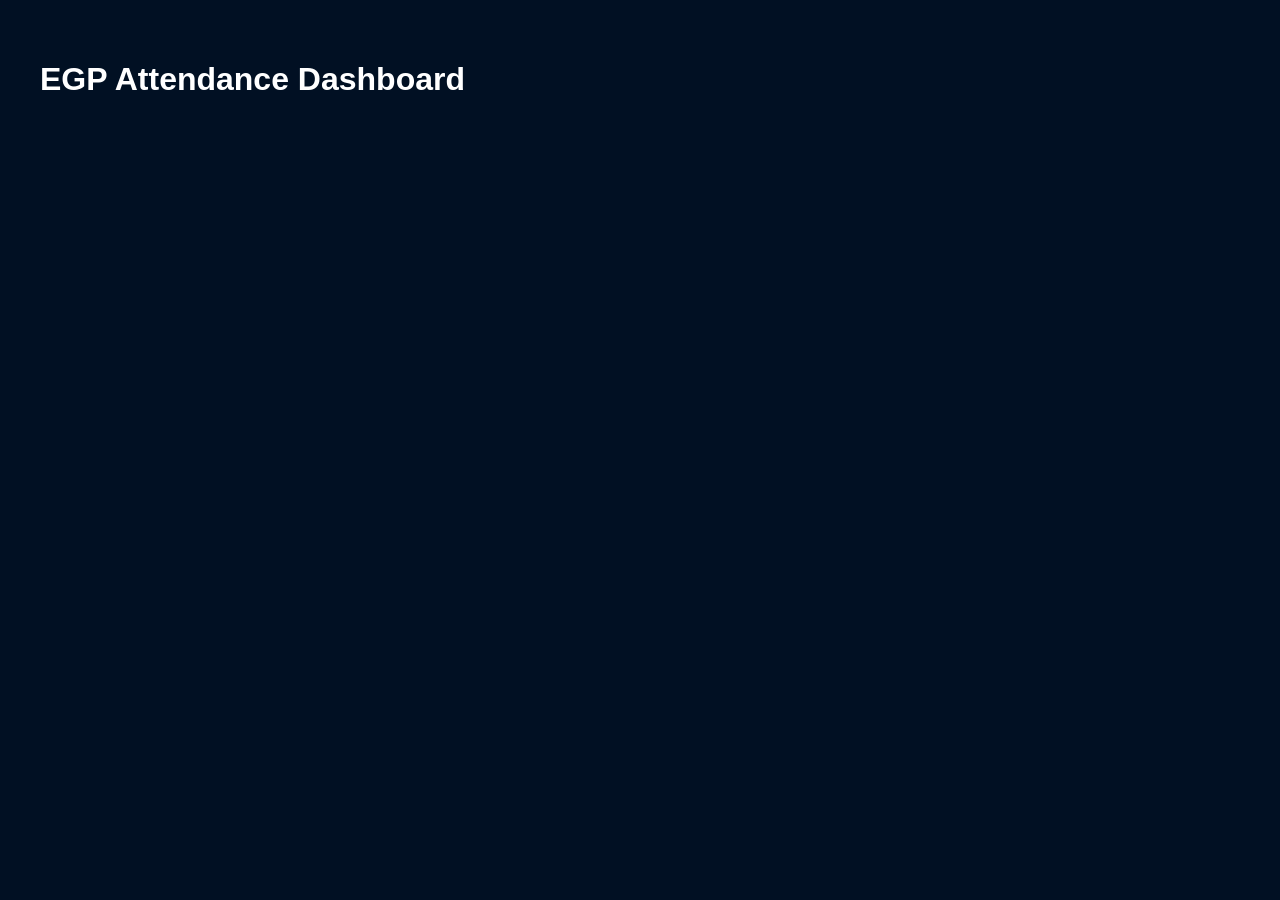
==== index.html @ 83d00c9d "Add files via upload" ====
<!DOCTYPE html>
<html><head><title>EGP Attendance Dashboard</title><link rel='stylesheet' href='style.css'></head><body>
<h1>EGP Attendance Dashboard</h1>
<script src='config.js'></script><script src='api.js'></script><script src='attendance.js'></script></body></html>
---- style.css ----
/* EGP Admin Dashboard Styles */
body{font-family:Arial,sans-serif;background:#011023;color:white;margin:0;padding:40px;}
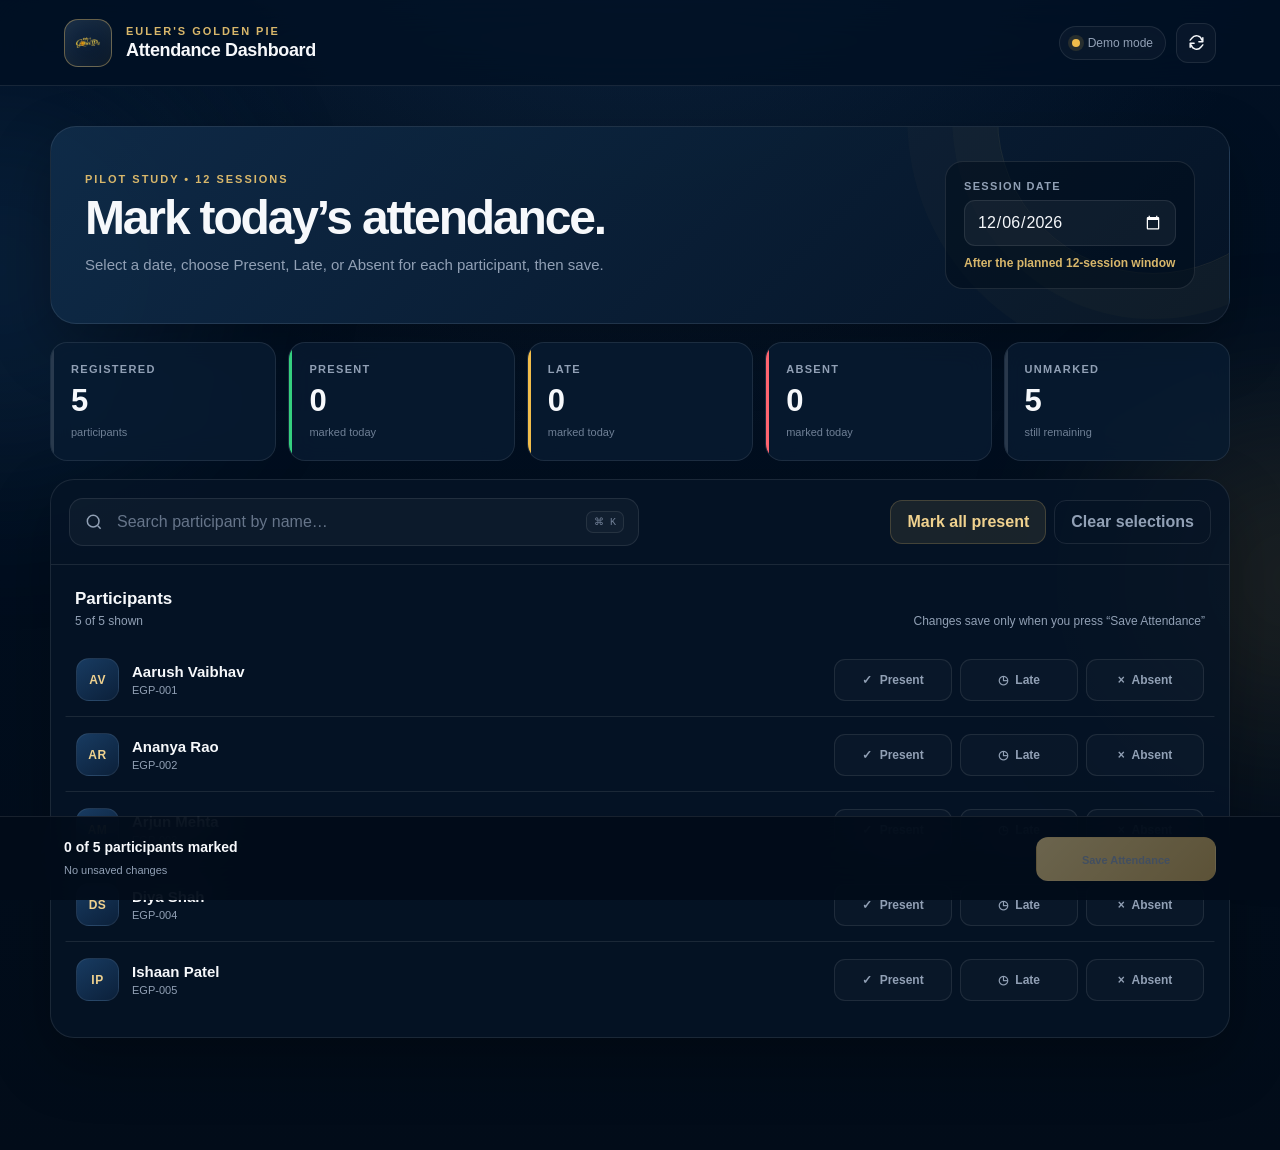
==== commit 53b9424a: "Add files via upload" ====
--- a/index.html
+++ b/index.html
@@ -1,4 +1,168 @@
 <!DOCTYPE html>
-<html><head><title>EGP Attendance Dashboard</title><link rel='stylesheet' href='style.css'></head><body>
-<h1>EGP Attendance Dashboard</h1>
-<script src='config.js'></script><script src='api.js'></script><script src='attendance.js'></script></body></html>+<html lang="en">
+<head>
+  <meta charset="UTF-8" />
+  <meta name="viewport" content="width=device-width, initial-scale=1.0" />
+  <meta name="theme-color" content="#011023" />
+  <title>EGP Attendance Dashboard</title>
+  <link rel="icon" href="assets/favicon.png" />
+  <link rel="stylesheet" href="style.css" />
+</head>
+<body>
+  <div class="ambient ambient-one"></div>
+  <div class="ambient ambient-two"></div>
+
+  <div id="toast" class="toast" role="status" aria-live="polite"></div>
+
+  <header class="topbar">
+    <a class="brand" href="#" aria-label="EGP Attendance">
+      <div class="brand-mark">
+        <img src="assets/logo.png" alt="" onerror="this.style.display='none';this.nextElementSibling.style.display='grid';" />
+        <span class="fallback-logo">EGP</span>
+      </div>
+      <div>
+        <p class="eyebrow">Euler's Golden Pie</p>
+        <h1>Attendance Dashboard</h1>
+      </div>
+    </a>
+
+    <div class="top-actions">
+      <div id="connectionBadge" class="connection-badge">
+        <span class="status-dot"></span>
+        <span id="connectionText">Connecting…</span>
+      </div>
+      <button id="refreshBtn" class="icon-button" type="button" title="Refresh data" aria-label="Refresh data">
+        <svg viewBox="0 0 24 24" aria-hidden="true">
+          <path d="M20 6v5h-5M4 18v-5h5M18.7 9A7 7 0 0 0 6.3 6.3L4 9m16 6-2.3 2.7A7 7 0 0 1 5.3 15"/>
+        </svg>
+      </button>
+    </div>
+  </header>
+
+  <main class="shell">
+    <section class="hero-panel">
+      <div>
+        <p class="eyebrow">Pilot Study • 12 Sessions</p>
+        <h2>Mark today’s attendance.</h2>
+        <p class="hero-copy">Select a date, choose Present, Late, or Absent for each participant, then save.</p>
+      </div>
+
+      <div class="date-card">
+        <label for="sessionDate">Session date</label>
+        <input id="sessionDate" type="date" min="2026-08-06" />
+        <span id="sessionLabel">Session day</span>
+      </div>
+    </section>
+
+    <section class="stats-grid" aria-label="Attendance summary">
+      <article class="stat-card">
+        <span class="stat-label">Registered</span>
+        <strong id="registeredCount">0</strong>
+        <span class="stat-sub">participants</span>
+      </article>
+      <article class="stat-card stat-present">
+        <span class="stat-label">Present</span>
+        <strong id="presentCount">0</strong>
+        <span class="stat-sub">marked today</span>
+      </article>
+      <article class="stat-card stat-late">
+        <span class="stat-label">Late</span>
+        <strong id="lateCount">0</strong>
+        <span class="stat-sub">marked today</span>
+      </article>
+      <article class="stat-card stat-absent">
+        <span class="stat-label">Absent</span>
+        <strong id="absentCount">0</strong>
+        <span class="stat-sub">marked today</span>
+      </article>
+      <article class="stat-card">
+        <span class="stat-label">Unmarked</span>
+        <strong id="unmarkedCount">0</strong>
+        <span class="stat-sub">still remaining</span>
+      </article>
+    </section>
+
+    <section class="workspace">
+      <div class="toolbar">
+        <div class="search-wrap">
+          <svg viewBox="0 0 24 24" aria-hidden="true"><circle cx="11" cy="11" r="7"/><path d="m20 20-3.5-3.5"/></svg>
+          <input id="searchInput" type="search" placeholder="Search participant by name…" autocomplete="off" />
+          <kbd>⌘ K</kbd>
+        </div>
+
+        <div class="toolbar-actions">
+          <button id="markAllPresentBtn" class="secondary-button" type="button">Mark all present</button>
+          <button id="clearAllBtn" class="ghost-button" type="button">Clear selections</button>
+        </div>
+      </div>
+
+      <div class="list-heading">
+        <div>
+          <h3>Participants</h3>
+          <p id="listMeta">Loading registrations…</p>
+        </div>
+        <span class="autosave-note">Changes save only when you press “Save Attendance”</span>
+      </div>
+
+      <div id="loadingState" class="state-card">
+        <div class="spinner"></div>
+        <h3>Loading participants</h3>
+        <p>Reading the registration sheet…</p>
+      </div>
+
+      <div id="errorState" class="state-card hidden">
+        <div class="state-icon">!</div>
+        <h3>Couldn’t load the dashboard</h3>
+        <p id="errorMessage">Check your Apps Script URL and deployment.</p>
+        <button id="retryBtn" class="primary-button compact" type="button">Try again</button>
+      </div>
+
+      <div id="emptyState" class="state-card hidden">
+        <div class="state-icon">0</div>
+        <h3>No matching participants</h3>
+        <p>Try another name or clear the search.</p>
+      </div>
+
+      <div id="participantList" class="participant-list hidden"></div>
+    </section>
+  </main>
+
+  <footer class="save-bar">
+    <div>
+      <strong id="saveSummary">0 of 0 participants marked</strong>
+      <span id="unsavedLabel">No unsaved changes</span>
+    </div>
+    <button id="saveBtn" class="primary-button" type="button" disabled>
+      <span id="saveBtnText">Save Attendance</span>
+      <span id="saveSpinner" class="button-spinner hidden"></span>
+    </button>
+  </footer>
+
+  <template id="participantTemplate">
+    <article class="participant-card">
+      <div class="participant-identity">
+        <div class="avatar"></div>
+        <div>
+          <h4 class="participant-name"></h4>
+          <p class="participant-id"></p>
+        </div>
+      </div>
+      <div class="status-group" role="group" aria-label="Attendance status">
+        <button type="button" class="status-button present" data-status="Present">
+          <span class="status-icon">✓</span> Present
+        </button>
+        <button type="button" class="status-button late" data-status="Late">
+          <span class="status-icon">◷</span> Late
+        </button>
+        <button type="button" class="status-button absent" data-status="Absent">
+          <span class="status-icon">×</span> Absent
+        </button>
+      </div>
+    </article>
+  </template>
+
+  <script src="config.js"></script>
+  <script src="api.js"></script>
+  <script src="attendance.js"></script>
+</body>
+</html>
--- a/style.css
+++ b/style.css
@@ -1,2 +1,214 @@
-/* EGP Admin Dashboard Styles */
-body{font-family:Arial,sans-serif;background:#011023;color:white;margin:0;padding:40px;}+:root{
+  --bg:#011023;
+  --panel:rgba(9,28,51,.76);
+  --panel-strong:#0a1d34;
+  --line:rgba(255,255,255,.09);
+  --text:#f6f8fb;
+  --muted:#91a0b5;
+  --gold:#d8b76b;
+  --gold-bright:#f0d28f;
+  --present:#35d07f;
+  --late:#f1bd4b;
+  --absent:#ff646f;
+  --shadow:0 24px 60px rgba(0,0,0,.28);
+}
+*{box-sizing:border-box}
+html{scroll-behavior:smooth}
+body{
+  margin:0;
+  min-height:100vh;
+  background:
+    radial-gradient(circle at 50% -20%,rgba(53,99,146,.27),transparent 44%),
+    linear-gradient(180deg,#011023 0%,#020c19 100%);
+  color:var(--text);
+  font-family:Inter,ui-sans-serif,-apple-system,BlinkMacSystemFont,"Segoe UI",sans-serif;
+  padding-bottom:112px;
+}
+button,input{font:inherit}
+button{cursor:pointer}
+.ambient{position:fixed;border-radius:999px;filter:blur(100px);pointer-events:none;opacity:.18;z-index:-1}
+.ambient-one{width:380px;height:380px;background:#2f6daa;top:80px;left:-190px}
+.ambient-two{width:320px;height:320px;background:#b18b3d;right:-170px;top:420px}
+.topbar{
+  height:86px;padding:0 clamp(20px,5vw,72px);
+  display:flex;align-items:center;justify-content:space-between;
+  border-bottom:1px solid var(--line);
+  background:rgba(1,16,35,.78);backdrop-filter:blur(18px);
+  position:sticky;top:0;z-index:20;
+}
+.brand{display:flex;align-items:center;gap:14px;text-decoration:none;color:inherit}
+.brand-mark{
+  width:48px;height:48px;border-radius:14px;display:grid;place-items:center;
+  border:1px solid rgba(216,183,107,.45);background:linear-gradient(145deg,#152b46,#071629);
+  box-shadow:inset 0 0 20px rgba(216,183,107,.05);
+}
+.brand-mark img{width:36px;height:36px;object-fit:contain}
+.fallback-logo{display:none;font-weight:850;color:var(--gold-bright);font-size:13px;letter-spacing:.08em}
+.eyebrow{margin:0;color:var(--gold);font-size:11px;font-weight:800;letter-spacing:.18em;text-transform:uppercase}
+.brand h1{margin:3px 0 0;font-size:18px;letter-spacing:-.02em}
+.top-actions{display:flex;align-items:center;gap:10px}
+.connection-badge{
+  display:flex;align-items:center;gap:8px;padding:9px 12px;border:1px solid var(--line);
+  background:rgba(255,255,255,.03);border-radius:999px;font-size:12px;color:var(--muted)
+}
+.status-dot{width:8px;height:8px;border-radius:50%;background:#8492a6;box-shadow:0 0 0 4px rgba(132,146,166,.12)}
+.connection-badge.online .status-dot{background:var(--present);box-shadow:0 0 0 4px rgba(53,208,127,.13)}
+.connection-badge.demo .status-dot{background:var(--late);box-shadow:0 0 0 4px rgba(241,189,75,.13)}
+.connection-badge.offline .status-dot{background:var(--absent);box-shadow:0 0 0 4px rgba(255,100,111,.13)}
+.icon-button{
+  width:40px;height:40px;border-radius:12px;border:1px solid var(--line);
+  color:var(--text);background:rgba(255,255,255,.03);display:grid;place-items:center
+}
+.icon-button:hover{background:rgba(255,255,255,.07)}
+.icon-button svg{width:19px;fill:none;stroke:currentColor;stroke-width:1.8;stroke-linecap:round;stroke-linejoin:round}
+.icon-button.spinning svg{animation:rotate .8s linear infinite}
+.shell{width:min(1180px,calc(100% - 36px));margin:40px auto 0}
+.hero-panel{
+  border:1px solid var(--line);border-radius:26px;padding:34px;
+  background:linear-gradient(135deg,rgba(15,43,72,.96),rgba(5,20,38,.96));
+  box-shadow:var(--shadow);display:flex;align-items:center;justify-content:space-between;gap:30px;
+  position:relative;overflow:hidden
+}
+.hero-panel:after{
+  content:"";position:absolute;width:310px;height:310px;border:1px solid rgba(216,183,107,.1);
+  border-radius:50%;right:-80px;top:-165px;box-shadow:0 0 0 45px rgba(216,183,107,.025),0 0 0 90px rgba(216,183,107,.018)
+}
+.hero-panel h2{font-size:clamp(29px,4vw,48px);letter-spacing:-.045em;margin:9px 0 10px;line-height:1.02}
+.hero-copy{margin:0;color:var(--muted);font-size:15px;max-width:630px;line-height:1.65}
+.date-card{
+  position:relative;z-index:1;min-width:250px;padding:18px;border-radius:18px;
+  background:rgba(1,13,28,.55);border:1px solid rgba(255,255,255,.1)
+}
+.date-card label{display:block;font-size:11px;color:var(--muted);font-weight:750;text-transform:uppercase;letter-spacing:.12em;margin-bottom:8px}
+.date-card input{
+  width:100%;color:var(--text);background:rgba(255,255,255,.05);border:1px solid var(--line);
+  border-radius:11px;padding:12px;color-scheme:dark;outline:none
+}
+.date-card input:focus{border-color:rgba(216,183,107,.7);box-shadow:0 0 0 3px rgba(216,183,107,.1)}
+.date-card span{display:block;color:var(--gold);font-size:12px;font-weight:700;margin-top:10px}
+.stats-grid{display:grid;grid-template-columns:repeat(5,1fr);gap:12px;margin:18px 0}
+.stat-card{
+  padding:20px;border-radius:17px;background:var(--panel);border:1px solid var(--line);
+  backdrop-filter:blur(12px);position:relative;overflow:hidden
+}
+.stat-card:before{content:"";position:absolute;inset:0 auto 0 0;width:3px;background:rgba(255,255,255,.14)}
+.stat-present:before{background:var(--present)} .stat-late:before{background:var(--late)} .stat-absent:before{background:var(--absent)}
+.stat-label{display:block;color:var(--muted);font-size:11px;text-transform:uppercase;letter-spacing:.12em;font-weight:800}
+.stat-card strong{display:block;font-size:31px;margin:8px 0 3px;letter-spacing:-.04em}
+.stat-sub{font-size:11px;color:#6f8096}
+.workspace{
+  border:1px solid var(--line);border-radius:24px;background:rgba(5,20,38,.82);
+  box-shadow:var(--shadow);overflow:hidden
+}
+.toolbar{padding:18px;display:flex;justify-content:space-between;gap:14px;border-bottom:1px solid var(--line)}
+.search-wrap{
+  flex:1;max-width:570px;height:48px;border:1px solid var(--line);border-radius:14px;
+  background:rgba(255,255,255,.035);display:flex;align-items:center;padding:0 14px;gap:11px
+}
+.search-wrap:focus-within{border-color:rgba(216,183,107,.62);box-shadow:0 0 0 3px rgba(216,183,107,.08)}
+.search-wrap svg{width:20px;fill:none;stroke:var(--muted);stroke-width:1.8}
+.search-wrap input{flex:1;color:var(--text);background:none;border:0;outline:0;min-width:0}
+.search-wrap input::placeholder{color:#66758a}
+.search-wrap kbd{border:1px solid var(--line);border-radius:7px;padding:4px 7px;color:#718097;background:rgba(255,255,255,.025);font-size:10px}
+.toolbar-actions{display:flex;align-items:center;gap:8px}
+.secondary-button,.ghost-button,.primary-button{
+  border-radius:12px;padding:12px 16px;font-weight:750;border:1px solid transparent;transition:.18s ease
+}
+.secondary-button{background:rgba(216,183,107,.1);color:var(--gold-bright);border-color:rgba(216,183,107,.22)}
+.secondary-button:hover{background:rgba(216,183,107,.16)}
+.ghost-button{background:transparent;color:var(--muted);border-color:var(--line)}
+.ghost-button:hover{background:rgba(255,255,255,.04);color:var(--text)}
+.primary-button{
+  min-width:180px;background:linear-gradient(135deg,#ecd08d,#cba85c);color:#07111e;
+  box-shadow:0 10px 30px rgba(203,168,92,.2)
+}
+.primary-button:hover:not(:disabled){transform:translateY(-1px);filter:brightness(1.05)}
+.primary-button:disabled{opacity:.45;cursor:not-allowed;box-shadow:none}
+.primary-button.compact{min-width:120px;padding:10px 14px}
+.list-heading{display:flex;align-items:flex-end;justify-content:space-between;padding:24px 24px 14px}
+.list-heading h3{margin:0 0 5px;font-size:17px}
+.list-heading p,.autosave-note{margin:0;color:var(--muted);font-size:12px}
+.participant-list{padding:0 14px 20px}
+.participant-card{
+  display:flex;align-items:center;justify-content:space-between;gap:18px;
+  border:1px solid transparent;border-bottom-color:var(--line);padding:15px 10px;
+  transition:.18s ease
+}
+.participant-card:last-child{border-bottom-color:transparent}
+.participant-card:hover{background:rgba(255,255,255,.025);border-radius:14px;border-color:rgba(255,255,255,.055)}
+.participant-identity{display:flex;align-items:center;gap:13px;min-width:230px}
+.avatar{
+  width:43px;height:43px;border-radius:13px;background:linear-gradient(145deg,#183b61,#0b203a);
+  border:1px solid rgba(255,255,255,.08);display:grid;place-items:center;color:var(--gold-bright);
+  font-size:12px;font-weight:850;letter-spacing:.04em
+}
+.participant-name{font-size:15px;margin:0 0 4px}
+.participant-id{font-size:11px;color:var(--muted);margin:0}
+.status-group{display:grid;grid-template-columns:repeat(3,118px);gap:8px}
+.status-button{
+  height:42px;border-radius:11px;background:rgba(255,255,255,.025);color:var(--muted);
+  border:1px solid var(--line);font-size:12px;font-weight:750;transition:.16s ease
+}
+.status-button:hover{color:var(--text);background:rgba(255,255,255,.05)}
+.status-icon{margin-right:4px}
+.status-button.present.active{color:#d9ffea;background:rgba(53,208,127,.15);border-color:rgba(53,208,127,.5);box-shadow:inset 0 0 0 1px rgba(53,208,127,.08)}
+.status-button.late.active{color:#fff2cd;background:rgba(241,189,75,.15);border-color:rgba(241,189,75,.5)}
+.status-button.absent.active{color:#ffe0e3;background:rgba(255,100,111,.14);border-color:rgba(255,100,111,.5)}
+.state-card{text-align:center;padding:65px 24px;color:var(--muted)}
+.state-card h3{color:var(--text);margin:14px 0 7px}
+.state-card p{margin:0 0 18px}
+.spinner,.button-spinner{border-radius:50%;border:2px solid rgba(255,255,255,.13);border-top-color:var(--gold);animation:rotate .75s linear infinite}
+.spinner{width:32px;height:32px;margin:0 auto}
+.button-spinner{display:inline-block;width:16px;height:16px;margin-left:8px;vertical-align:-3px}
+.state-icon{
+  width:38px;height:38px;border-radius:12px;display:grid;place-items:center;margin:0 auto;
+  background:rgba(255,255,255,.05);border:1px solid var(--line);color:var(--gold);font-weight:900
+}
+.save-bar{
+  position:fixed;z-index:30;left:0;right:0;bottom:0;min-height:84px;padding:15px clamp(20px,5vw,72px);
+  display:flex;align-items:center;justify-content:space-between;gap:20px;
+  background:rgba(2,12,25,.9);border-top:1px solid var(--line);backdrop-filter:blur(20px)
+}
+.save-bar strong{display:block;font-size:14px;margin-bottom:5px}
+.save-bar span{font-size:11px;color:var(--muted)}
+.toast{
+  position:fixed;z-index:100;left:50%;top:102px;transform:translate(-50%,-18px);
+  padding:12px 16px;border-radius:12px;background:#0d263f;border:1px solid var(--line);
+  box-shadow:var(--shadow);font-size:13px;opacity:0;pointer-events:none;transition:.22s ease
+}
+.toast.show{opacity:1;transform:translate(-50%,0)}
+.toast.success{border-color:rgba(53,208,127,.38)}
+.toast.error{border-color:rgba(255,100,111,.42)}
+.hidden{display:none!important}
+@keyframes rotate{to{transform:rotate(360deg)}}
+
+@media(max-width:900px){
+  .stats-grid{grid-template-columns:repeat(3,1fr)}
+  .participant-card{align-items:flex-start;flex-direction:column}
+  .status-group{width:100%;grid-template-columns:repeat(3,1fr)}
+  .toolbar{flex-direction:column}
+  .search-wrap{max-width:none}
+  .toolbar-actions{justify-content:flex-end}
+}
+@media(max-width:680px){
+  body{padding-bottom:126px}
+  .topbar{height:74px;padding:0 15px}
+  .brand h1{font-size:15px}
+  .brand-mark{width:41px;height:41px}
+  .connection-badge{padding:8px}.connection-badge span:last-child{display:none}
+  .shell{width:min(100% - 20px,1180px);margin-top:18px}
+  .hero-panel{padding:24px;flex-direction:column;align-items:stretch}
+  .date-card{min-width:0}
+  .stats-grid{grid-template-columns:repeat(2,1fr)}
+  .stat-card:last-child{grid-column:span 2}
+  .toolbar-actions{display:grid;grid-template-columns:1fr 1fr}
+  .list-heading{align-items:flex-start;gap:8px;flex-direction:column}
+  .autosave-note{display:none}
+  .participant-list{padding:0 8px 14px}
+  .participant-card{padding:15px 8px}
+  .status-group{gap:6px}
+  .status-button{font-size:11px;padding:0 4px}
+  .save-bar{padding:12px 14px;min-height:96px}
+  .save-bar>div{max-width:48%}
+  .primary-button{min-width:160px}
+}
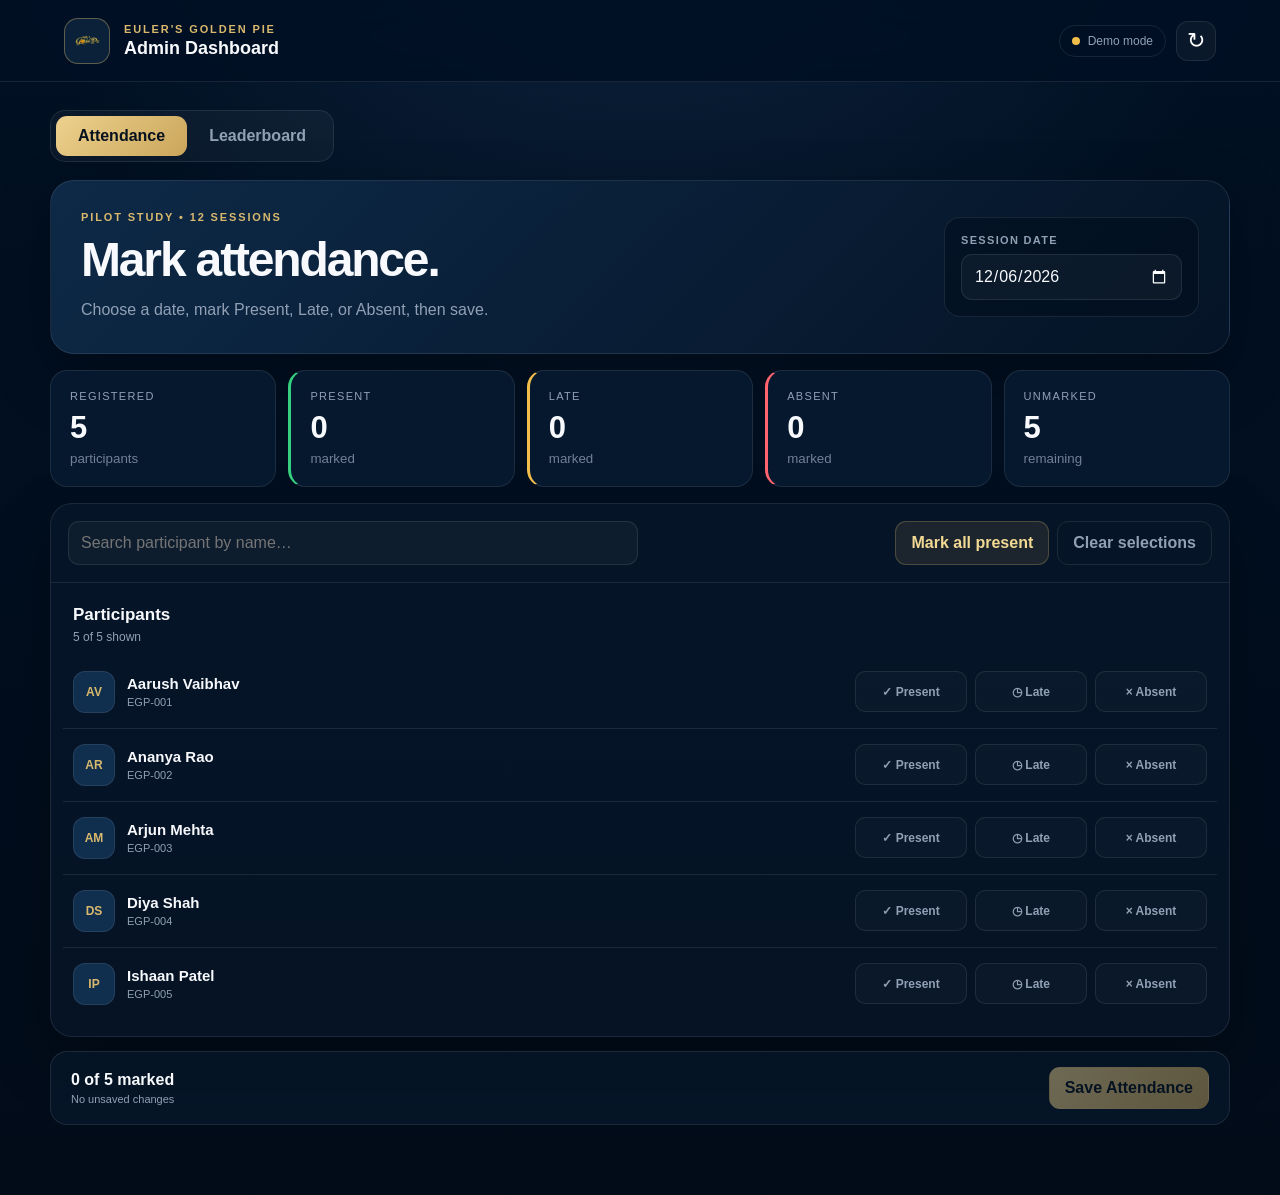
==== commit 7e374f7e: "Add files via upload" ====
--- a/index.html
+++ b/index.html
@@ -4,139 +4,158 @@
   <meta charset="UTF-8" />
   <meta name="viewport" content="width=device-width, initial-scale=1.0" />
   <meta name="theme-color" content="#011023" />
-  <title>EGP Attendance Dashboard</title>
+  <title>EGP Admin Dashboard</title>
   <link rel="icon" href="assets/favicon.png" />
   <link rel="stylesheet" href="style.css" />
 </head>
 <body>
-  <div class="ambient ambient-one"></div>
-  <div class="ambient ambient-two"></div>
-
   <div id="toast" class="toast" role="status" aria-live="polite"></div>
 
   <header class="topbar">
-    <a class="brand" href="#" aria-label="EGP Attendance">
+    <div class="brand">
       <div class="brand-mark">
-        <img src="assets/logo.png" alt="" onerror="this.style.display='none';this.nextElementSibling.style.display='grid';" />
+        <img src="assets/logo.png" alt="" onerror="this.style.display='none';this.nextElementSibling.style.display='grid';">
         <span class="fallback-logo">EGP</span>
       </div>
       <div>
         <p class="eyebrow">Euler's Golden Pie</p>
-        <h1>Attendance Dashboard</h1>
+        <h1>Admin Dashboard</h1>
       </div>
-    </a>
+    </div>
 
     <div class="top-actions">
       <div id="connectionBadge" class="connection-badge">
         <span class="status-dot"></span>
         <span id="connectionText">Connecting…</span>
       </div>
-      <button id="refreshBtn" class="icon-button" type="button" title="Refresh data" aria-label="Refresh data">
-        <svg viewBox="0 0 24 24" aria-hidden="true">
-          <path d="M20 6v5h-5M4 18v-5h5M18.7 9A7 7 0 0 0 6.3 6.3L4 9m16 6-2.3 2.7A7 7 0 0 1 5.3 15"/>
-        </svg>
+      <button id="refreshBtn" class="icon-button" type="button" title="Refresh">
+        ↻
       </button>
     </div>
   </header>
 
   <main class="shell">
-    <section class="hero-panel">
-      <div>
-        <p class="eyebrow">Pilot Study • 12 Sessions</p>
-        <h2>Mark today’s attendance.</h2>
-        <p class="hero-copy">Select a date, choose Present, Late, or Absent for each participant, then save.</p>
-      </div>
+    <nav class="main-tabs" aria-label="Dashboard sections">
+      <button class="main-tab active" data-tab="attendance">Attendance</button>
+      <button class="main-tab" data-tab="leaderboard">Leaderboard</button>
+    </nav>
 
-      <div class="date-card">
-        <label for="sessionDate">Session date</label>
-        <input id="sessionDate" type="date" min="2026-08-06" />
-        <span id="sessionLabel">Session day</span>
+    <section id="attendanceTab" class="tab-panel active">
+      <section class="hero-panel">
+        <div>
+          <p class="eyebrow">Pilot Study • 12 Sessions</p>
+          <h2>Mark attendance.</h2>
+          <p class="hero-copy">Choose a date, mark Present, Late, or Absent, then save.</p>
+        </div>
+        <div class="date-card">
+          <label for="attendanceDate">Session date</label>
+          <input id="attendanceDate" type="date" min="2026-08-06">
+        </div>
+      </section>
+
+      <section class="stats-grid">
+        <article class="stat-card"><span>Registered</span><strong id="registeredCount">0</strong><small>participants</small></article>
+        <article class="stat-card present-accent"><span>Present</span><strong id="presentCount">0</strong><small>marked</small></article>
+        <article class="stat-card late-accent"><span>Late</span><strong id="lateCount">0</strong><small>marked</small></article>
+        <article class="stat-card absent-accent"><span>Absent</span><strong id="absentCount">0</strong><small>marked</small></article>
+        <article class="stat-card"><span>Unmarked</span><strong id="unmarkedCount">0</strong><small>remaining</small></article>
+      </section>
+
+      <section class="workspace">
+        <div class="toolbar">
+          <input id="attendanceSearch" class="search-input" type="search" placeholder="Search participant by name…">
+          <div class="toolbar-actions">
+            <button id="markAllPresentBtn" class="secondary-button">Mark all present</button>
+            <button id="clearAttendanceBtn" class="ghost-button">Clear selections</button>
+          </div>
+        </div>
+
+        <div class="section-heading">
+          <div>
+            <h3>Participants</h3>
+            <p id="attendanceMeta">Loading…</p>
+          </div>
+        </div>
+
+        <div id="attendanceState" class="state-card">Loading participants…</div>
+        <div id="attendanceList" class="participant-list hidden"></div>
+      </section>
+
+      <div class="action-bar">
+        <div>
+          <strong id="attendanceSaveSummary">0 of 0 marked</strong>
+          <span id="attendanceUnsaved">No unsaved changes</span>
+        </div>
+        <button id="saveAttendanceBtn" class="primary-button" disabled>Save Attendance</button>
       </div>
     </section>
 
-    <section class="stats-grid" aria-label="Attendance summary">
-      <article class="stat-card">
-        <span class="stat-label">Registered</span>
-        <strong id="registeredCount">0</strong>
-        <span class="stat-sub">participants</span>
-      </article>
-      <article class="stat-card stat-present">
-        <span class="stat-label">Present</span>
-        <strong id="presentCount">0</strong>
-        <span class="stat-sub">marked today</span>
-      </article>
-      <article class="stat-card stat-late">
-        <span class="stat-label">Late</span>
-        <strong id="lateCount">0</strong>
-        <span class="stat-sub">marked today</span>
-      </article>
-      <article class="stat-card stat-absent">
-        <span class="stat-label">Absent</span>
-        <strong id="absentCount">0</strong>
-        <span class="stat-sub">marked today</span>
-      </article>
-      <article class="stat-card">
-        <span class="stat-label">Unmarked</span>
-        <strong id="unmarkedCount">0</strong>
-        <span class="stat-sub">still remaining</span>
-      </article>
-    </section>
+    <section id="leaderboardTab" class="tab-panel">
+      <section class="hero-panel">
+        <div>
+          <p class="eyebrow">Cumulative Competition</p>
+          <h2>Record daily scores.</h2>
+          <p class="hero-copy">Each participant's daily digits are added to their running total.</p>
+        </div>
+        <div class="public-link-box">
+          <label>Parent / Participant View</label>
+          <div>
+            <input id="publicLink" readonly>
+            <button id="copyPublicLinkBtn" class="secondary-button">Copy link</button>
+          </div>
+        </div>
+      </section>
 
-    <section class="workspace">
-      <div class="toolbar">
-        <div class="search-wrap">
-          <svg viewBox="0 0 24 24" aria-hidden="true"><circle cx="11" cy="11" r="7"/><path d="m20 20-3.5-3.5"/></svg>
-          <input id="searchInput" type="search" placeholder="Search participant by name…" autocomplete="off" />
-          <kbd>⌘ K</kbd>
+      <section class="leaderboard-layout">
+        <section class="score-entry-card">
+          <div class="section-heading compact-heading">
+            <div>
+              <h3>Add or update score</h3>
+              <p>One score per participant per date</p>
+            </div>
+          </div>
+
+          <label class="field-label" for="scoreDate">Session date</label>
+          <input id="scoreDate" class="field-input" type="date" min="2026-08-06">
+
+          <label class="field-label" for="participantSelect">Participant</label>
+          <select id="participantSelect" class="field-input">
+            <option value="">Choose a participant</option>
+          </select>
+
+          <label class="field-label" for="digitsInput">Digits correctly recalled</label>
+          <input id="digitsInput" class="field-input" type="number" min="0" step="1" placeholder="Example: 50">
+
+          <div id="existingScoreNote" class="info-note hidden"></div>
+
+          <button id="saveScoreBtn" class="primary-button full-width" disabled>Save Score</button>
+        </section>
+
+        <section class="leaderboard-card">
+          <div class="section-heading leaderboard-heading">
+            <div>
+              <h3>Overall Leaderboard</h3>
+              <p id="leaderboardMeta">Cumulative total across all sessions</p>
+            </div>
+            <button id="refreshLeaderboardBtn" class="ghost-button">Refresh</button>
+          </div>
+
+          <div id="leaderboardState" class="state-card">Loading leaderboard…</div>
+          <div id="leaderboardList" class="leaderboard-list hidden"></div>
+        </section>
+      </section>
+
+      <section class="daily-card">
+        <div class="section-heading">
+          <div>
+            <h3>Scores for selected date</h3>
+            <p id="dailyMeta">No scores yet</p>
+          </div>
         </div>
-
-        <div class="toolbar-actions">
-          <button id="markAllPresentBtn" class="secondary-button" type="button">Mark all present</button>
-          <button id="clearAllBtn" class="ghost-button" type="button">Clear selections</button>
-        </div>
-      </div>
-
-      <div class="list-heading">
-        <div>
-          <h3>Participants</h3>
-          <p id="listMeta">Loading registrations…</p>
-        </div>
-        <span class="autosave-note">Changes save only when you press “Save Attendance”</span>
-      </div>
-
-      <div id="loadingState" class="state-card">
-        <div class="spinner"></div>
-        <h3>Loading participants</h3>
-        <p>Reading the registration sheet…</p>
-      </div>
-
-      <div id="errorState" class="state-card hidden">
-        <div class="state-icon">!</div>
-        <h3>Couldn’t load the dashboard</h3>
-        <p id="errorMessage">Check your Apps Script URL and deployment.</p>
-        <button id="retryBtn" class="primary-button compact" type="button">Try again</button>
-      </div>
-
-      <div id="emptyState" class="state-card hidden">
-        <div class="state-icon">0</div>
-        <h3>No matching participants</h3>
-        <p>Try another name or clear the search.</p>
-      </div>
-
-      <div id="participantList" class="participant-list hidden"></div>
+        <div id="dailyScoresList" class="daily-score-list"></div>
+      </section>
     </section>
   </main>
-
-  <footer class="save-bar">
-    <div>
-      <strong id="saveSummary">0 of 0 participants marked</strong>
-      <span id="unsavedLabel">No unsaved changes</span>
-    </div>
-    <button id="saveBtn" class="primary-button" type="button" disabled>
-      <span id="saveBtnText">Save Attendance</span>
-      <span id="saveSpinner" class="button-spinner hidden"></span>
-    </button>
-  </footer>
 
   <template id="participantTemplate">
     <article class="participant-card">
@@ -147,22 +166,16 @@
           <p class="participant-id"></p>
         </div>
       </div>
-      <div class="status-group" role="group" aria-label="Attendance status">
-        <button type="button" class="status-button present" data-status="Present">
-          <span class="status-icon">✓</span> Present
-        </button>
-        <button type="button" class="status-button late" data-status="Late">
-          <span class="status-icon">◷</span> Late
-        </button>
-        <button type="button" class="status-button absent" data-status="Absent">
-          <span class="status-icon">×</span> Absent
-        </button>
+      <div class="status-group">
+        <button class="status-button present" data-status="Present">✓ Present</button>
+        <button class="status-button late" data-status="Late">◷ Late</button>
+        <button class="status-button absent" data-status="Absent">× Absent</button>
       </div>
     </article>
   </template>
 
   <script src="config.js"></script>
   <script src="api.js"></script>
-  <script src="attendance.js"></script>
+  <script src="app.js"></script>
 </body>
 </html>
--- a/style.css
+++ b/style.css
@@ -1,214 +1,45 @@
 :root{
-  --bg:#011023;
-  --panel:rgba(9,28,51,.76);
-  --panel-strong:#0a1d34;
-  --line:rgba(255,255,255,.09);
-  --text:#f6f8fb;
-  --muted:#91a0b5;
-  --gold:#d8b76b;
-  --gold-bright:#f0d28f;
-  --present:#35d07f;
-  --late:#f1bd4b;
-  --absent:#ff646f;
-  --shadow:0 24px 60px rgba(0,0,0,.28);
+  --bg:#011023;--panel:#081c32;--panel2:#0b233d;--line:rgba(255,255,255,.09);
+  --text:#f7f9fc;--muted:#91a0b5;--gold:#d9b96d;--green:#35d07f;
+  --yellow:#f1bd4b;--red:#ff646f;--shadow:0 24px 60px rgba(0,0,0,.28)
 }
 *{box-sizing:border-box}
-html{scroll-behavior:smooth}
-body{
-  margin:0;
-  min-height:100vh;
-  background:
-    radial-gradient(circle at 50% -20%,rgba(53,99,146,.27),transparent 44%),
-    linear-gradient(180deg,#011023 0%,#020c19 100%);
-  color:var(--text);
-  font-family:Inter,ui-sans-serif,-apple-system,BlinkMacSystemFont,"Segoe UI",sans-serif;
-  padding-bottom:112px;
-}
-button,input{font:inherit}
+body{margin:0;background:radial-gradient(circle at 50% -20%,rgba(45,91,137,.3),transparent 42%),linear-gradient(#011023,#020c19);color:var(--text);font-family:Inter,-apple-system,BlinkMacSystemFont,"Segoe UI",sans-serif;min-height:100vh}
+button,input,select{font:inherit}
 button{cursor:pointer}
-.ambient{position:fixed;border-radius:999px;filter:blur(100px);pointer-events:none;opacity:.18;z-index:-1}
-.ambient-one{width:380px;height:380px;background:#2f6daa;top:80px;left:-190px}
-.ambient-two{width:320px;height:320px;background:#b18b3d;right:-170px;top:420px}
-.topbar{
-  height:86px;padding:0 clamp(20px,5vw,72px);
-  display:flex;align-items:center;justify-content:space-between;
-  border-bottom:1px solid var(--line);
-  background:rgba(1,16,35,.78);backdrop-filter:blur(18px);
-  position:sticky;top:0;z-index:20;
-}
-.brand{display:flex;align-items:center;gap:14px;text-decoration:none;color:inherit}
-.brand-mark{
-  width:48px;height:48px;border-radius:14px;display:grid;place-items:center;
-  border:1px solid rgba(216,183,107,.45);background:linear-gradient(145deg,#152b46,#071629);
-  box-shadow:inset 0 0 20px rgba(216,183,107,.05);
-}
-.brand-mark img{width:36px;height:36px;object-fit:contain}
-.fallback-logo{display:none;font-weight:850;color:var(--gold-bright);font-size:13px;letter-spacing:.08em}
-.eyebrow{margin:0;color:var(--gold);font-size:11px;font-weight:800;letter-spacing:.18em;text-transform:uppercase}
-.brand h1{margin:3px 0 0;font-size:18px;letter-spacing:-.02em}
-.top-actions{display:flex;align-items:center;gap:10px}
-.connection-badge{
-  display:flex;align-items:center;gap:8px;padding:9px 12px;border:1px solid var(--line);
-  background:rgba(255,255,255,.03);border-radius:999px;font-size:12px;color:var(--muted)
-}
-.status-dot{width:8px;height:8px;border-radius:50%;background:#8492a6;box-shadow:0 0 0 4px rgba(132,146,166,.12)}
-.connection-badge.online .status-dot{background:var(--present);box-shadow:0 0 0 4px rgba(53,208,127,.13)}
-.connection-badge.demo .status-dot{background:var(--late);box-shadow:0 0 0 4px rgba(241,189,75,.13)}
-.connection-badge.offline .status-dot{background:var(--absent);box-shadow:0 0 0 4px rgba(255,100,111,.13)}
-.icon-button{
-  width:40px;height:40px;border-radius:12px;border:1px solid var(--line);
-  color:var(--text);background:rgba(255,255,255,.03);display:grid;place-items:center
-}
-.icon-button:hover{background:rgba(255,255,255,.07)}
-.icon-button svg{width:19px;fill:none;stroke:currentColor;stroke-width:1.8;stroke-linecap:round;stroke-linejoin:round}
-.icon-button.spinning svg{animation:rotate .8s linear infinite}
-.shell{width:min(1180px,calc(100% - 36px));margin:40px auto 0}
-.hero-panel{
-  border:1px solid var(--line);border-radius:26px;padding:34px;
-  background:linear-gradient(135deg,rgba(15,43,72,.96),rgba(5,20,38,.96));
-  box-shadow:var(--shadow);display:flex;align-items:center;justify-content:space-between;gap:30px;
-  position:relative;overflow:hidden
-}
-.hero-panel:after{
-  content:"";position:absolute;width:310px;height:310px;border:1px solid rgba(216,183,107,.1);
-  border-radius:50%;right:-80px;top:-165px;box-shadow:0 0 0 45px rgba(216,183,107,.025),0 0 0 90px rgba(216,183,107,.018)
-}
-.hero-panel h2{font-size:clamp(29px,4vw,48px);letter-spacing:-.045em;margin:9px 0 10px;line-height:1.02}
-.hero-copy{margin:0;color:var(--muted);font-size:15px;max-width:630px;line-height:1.65}
-.date-card{
-  position:relative;z-index:1;min-width:250px;padding:18px;border-radius:18px;
-  background:rgba(1,13,28,.55);border:1px solid rgba(255,255,255,.1)
-}
-.date-card label{display:block;font-size:11px;color:var(--muted);font-weight:750;text-transform:uppercase;letter-spacing:.12em;margin-bottom:8px}
-.date-card input{
-  width:100%;color:var(--text);background:rgba(255,255,255,.05);border:1px solid var(--line);
-  border-radius:11px;padding:12px;color-scheme:dark;outline:none
-}
-.date-card input:focus{border-color:rgba(216,183,107,.7);box-shadow:0 0 0 3px rgba(216,183,107,.1)}
-.date-card span{display:block;color:var(--gold);font-size:12px;font-weight:700;margin-top:10px}
-.stats-grid{display:grid;grid-template-columns:repeat(5,1fr);gap:12px;margin:18px 0}
-.stat-card{
-  padding:20px;border-radius:17px;background:var(--panel);border:1px solid var(--line);
-  backdrop-filter:blur(12px);position:relative;overflow:hidden
-}
-.stat-card:before{content:"";position:absolute;inset:0 auto 0 0;width:3px;background:rgba(255,255,255,.14)}
-.stat-present:before{background:var(--present)} .stat-late:before{background:var(--late)} .stat-absent:before{background:var(--absent)}
-.stat-label{display:block;color:var(--muted);font-size:11px;text-transform:uppercase;letter-spacing:.12em;font-weight:800}
-.stat-card strong{display:block;font-size:31px;margin:8px 0 3px;letter-spacing:-.04em}
-.stat-sub{font-size:11px;color:#6f8096}
-.workspace{
-  border:1px solid var(--line);border-radius:24px;background:rgba(5,20,38,.82);
-  box-shadow:var(--shadow);overflow:hidden
-}
-.toolbar{padding:18px;display:flex;justify-content:space-between;gap:14px;border-bottom:1px solid var(--line)}
-.search-wrap{
-  flex:1;max-width:570px;height:48px;border:1px solid var(--line);border-radius:14px;
-  background:rgba(255,255,255,.035);display:flex;align-items:center;padding:0 14px;gap:11px
-}
-.search-wrap:focus-within{border-color:rgba(216,183,107,.62);box-shadow:0 0 0 3px rgba(216,183,107,.08)}
-.search-wrap svg{width:20px;fill:none;stroke:var(--muted);stroke-width:1.8}
-.search-wrap input{flex:1;color:var(--text);background:none;border:0;outline:0;min-width:0}
-.search-wrap input::placeholder{color:#66758a}
-.search-wrap kbd{border:1px solid var(--line);border-radius:7px;padding:4px 7px;color:#718097;background:rgba(255,255,255,.025);font-size:10px}
-.toolbar-actions{display:flex;align-items:center;gap:8px}
-.secondary-button,.ghost-button,.primary-button{
-  border-radius:12px;padding:12px 16px;font-weight:750;border:1px solid transparent;transition:.18s ease
-}
-.secondary-button{background:rgba(216,183,107,.1);color:var(--gold-bright);border-color:rgba(216,183,107,.22)}
-.secondary-button:hover{background:rgba(216,183,107,.16)}
-.ghost-button{background:transparent;color:var(--muted);border-color:var(--line)}
-.ghost-button:hover{background:rgba(255,255,255,.04);color:var(--text)}
-.primary-button{
-  min-width:180px;background:linear-gradient(135deg,#ecd08d,#cba85c);color:#07111e;
-  box-shadow:0 10px 30px rgba(203,168,92,.2)
-}
-.primary-button:hover:not(:disabled){transform:translateY(-1px);filter:brightness(1.05)}
-.primary-button:disabled{opacity:.45;cursor:not-allowed;box-shadow:none}
-.primary-button.compact{min-width:120px;padding:10px 14px}
-.list-heading{display:flex;align-items:flex-end;justify-content:space-between;padding:24px 24px 14px}
-.list-heading h3{margin:0 0 5px;font-size:17px}
-.list-heading p,.autosave-note{margin:0;color:var(--muted);font-size:12px}
-.participant-list{padding:0 14px 20px}
-.participant-card{
-  display:flex;align-items:center;justify-content:space-between;gap:18px;
-  border:1px solid transparent;border-bottom-color:var(--line);padding:15px 10px;
-  transition:.18s ease
-}
-.participant-card:last-child{border-bottom-color:transparent}
-.participant-card:hover{background:rgba(255,255,255,.025);border-radius:14px;border-color:rgba(255,255,255,.055)}
-.participant-identity{display:flex;align-items:center;gap:13px;min-width:230px}
-.avatar{
-  width:43px;height:43px;border-radius:13px;background:linear-gradient(145deg,#183b61,#0b203a);
-  border:1px solid rgba(255,255,255,.08);display:grid;place-items:center;color:var(--gold-bright);
-  font-size:12px;font-weight:850;letter-spacing:.04em
-}
-.participant-name{font-size:15px;margin:0 0 4px}
-.participant-id{font-size:11px;color:var(--muted);margin:0}
-.status-group{display:grid;grid-template-columns:repeat(3,118px);gap:8px}
-.status-button{
-  height:42px;border-radius:11px;background:rgba(255,255,255,.025);color:var(--muted);
-  border:1px solid var(--line);font-size:12px;font-weight:750;transition:.16s ease
-}
-.status-button:hover{color:var(--text);background:rgba(255,255,255,.05)}
-.status-icon{margin-right:4px}
-.status-button.present.active{color:#d9ffea;background:rgba(53,208,127,.15);border-color:rgba(53,208,127,.5);box-shadow:inset 0 0 0 1px rgba(53,208,127,.08)}
-.status-button.late.active{color:#fff2cd;background:rgba(241,189,75,.15);border-color:rgba(241,189,75,.5)}
-.status-button.absent.active{color:#ffe0e3;background:rgba(255,100,111,.14);border-color:rgba(255,100,111,.5)}
-.state-card{text-align:center;padding:65px 24px;color:var(--muted)}
-.state-card h3{color:var(--text);margin:14px 0 7px}
-.state-card p{margin:0 0 18px}
-.spinner,.button-spinner{border-radius:50%;border:2px solid rgba(255,255,255,.13);border-top-color:var(--gold);animation:rotate .75s linear infinite}
-.spinner{width:32px;height:32px;margin:0 auto}
-.button-spinner{display:inline-block;width:16px;height:16px;margin-left:8px;vertical-align:-3px}
-.state-icon{
-  width:38px;height:38px;border-radius:12px;display:grid;place-items:center;margin:0 auto;
-  background:rgba(255,255,255,.05);border:1px solid var(--line);color:var(--gold);font-weight:900
-}
-.save-bar{
-  position:fixed;z-index:30;left:0;right:0;bottom:0;min-height:84px;padding:15px clamp(20px,5vw,72px);
-  display:flex;align-items:center;justify-content:space-between;gap:20px;
-  background:rgba(2,12,25,.9);border-top:1px solid var(--line);backdrop-filter:blur(20px)
-}
-.save-bar strong{display:block;font-size:14px;margin-bottom:5px}
-.save-bar span{font-size:11px;color:var(--muted)}
-.toast{
-  position:fixed;z-index:100;left:50%;top:102px;transform:translate(-50%,-18px);
-  padding:12px 16px;border-radius:12px;background:#0d263f;border:1px solid var(--line);
-  box-shadow:var(--shadow);font-size:13px;opacity:0;pointer-events:none;transition:.22s ease
-}
-.toast.show{opacity:1;transform:translate(-50%,0)}
-.toast.success{border-color:rgba(53,208,127,.38)}
-.toast.error{border-color:rgba(255,100,111,.42)}
-.hidden{display:none!important}
-@keyframes rotate{to{transform:rotate(360deg)}}
-
-@media(max-width:900px){
-  .stats-grid{grid-template-columns:repeat(3,1fr)}
-  .participant-card{align-items:flex-start;flex-direction:column}
-  .status-group{width:100%;grid-template-columns:repeat(3,1fr)}
-  .toolbar{flex-direction:column}
-  .search-wrap{max-width:none}
-  .toolbar-actions{justify-content:flex-end}
-}
-@media(max-width:680px){
-  body{padding-bottom:126px}
-  .topbar{height:74px;padding:0 15px}
-  .brand h1{font-size:15px}
-  .brand-mark{width:41px;height:41px}
-  .connection-badge{padding:8px}.connection-badge span:last-child{display:none}
-  .shell{width:min(100% - 20px,1180px);margin-top:18px}
-  .hero-panel{padding:24px;flex-direction:column;align-items:stretch}
-  .date-card{min-width:0}
-  .stats-grid{grid-template-columns:repeat(2,1fr)}
-  .stat-card:last-child{grid-column:span 2}
-  .toolbar-actions{display:grid;grid-template-columns:1fr 1fr}
-  .list-heading{align-items:flex-start;gap:8px;flex-direction:column}
-  .autosave-note{display:none}
-  .participant-list{padding:0 8px 14px}
-  .participant-card{padding:15px 8px}
-  .status-group{gap:6px}
-  .status-button{font-size:11px;padding:0 4px}
-  .save-bar{padding:12px 14px;min-height:96px}
-  .save-bar>div{max-width:48%}
-  .primary-button{min-width:160px}
-}
+.topbar{height:82px;padding:0 clamp(18px,5vw,72px);display:flex;align-items:center;justify-content:space-between;border-bottom:1px solid var(--line);background:rgba(1,16,35,.86);backdrop-filter:blur(18px);position:sticky;top:0;z-index:10}
+.brand,.public-brand{display:flex;gap:14px;align-items:center}
+.brand-mark{width:46px;height:46px;border-radius:14px;border:1px solid rgba(217,185,109,.4);display:grid;place-items:center;background:#0b2139}
+.brand-mark img{width:35px;height:35px;object-fit:contain}.fallback-logo{display:none;color:var(--gold);font-size:12px;font-weight:900}
+.eyebrow{margin:0;color:var(--gold);font-size:11px;font-weight:850;letter-spacing:.17em;text-transform:uppercase}
+h1{margin:3px 0 0;font-size:18px}
+.top-actions{display:flex;gap:10px;align-items:center}
+.connection-badge{display:flex;gap:8px;align-items:center;border:1px solid var(--line);padding:8px 12px;border-radius:999px;color:var(--muted);font-size:12px}
+.status-dot{width:8px;height:8px;border-radius:50%;background:#8390a2}.connection-badge.online .status-dot{background:var(--green)}.connection-badge.demo .status-dot{background:var(--yellow)}.connection-badge.offline .status-dot{background:var(--red)}
+.icon-button{width:40px;height:40px;border-radius:12px;border:1px solid var(--line);background:rgba(255,255,255,.04);color:white;font-size:22px}
+.shell{width:min(1180px,calc(100% - 32px));margin:28px auto 70px}
+.main-tabs{display:inline-flex;padding:5px;background:rgba(255,255,255,.04);border:1px solid var(--line);border-radius:15px;margin-bottom:18px}
+.main-tab{border:0;border-radius:11px;padding:11px 22px;color:var(--muted);background:transparent;font-weight:750}.main-tab.active{color:#07111e;background:linear-gradient(135deg,#edd18d,#caa65b)}
+.tab-panel{display:none}.tab-panel.active{display:block}
+.hero-panel{padding:30px;border:1px solid var(--line);border-radius:24px;background:linear-gradient(135deg,rgba(14,43,73,.96),rgba(5,20,38,.96));display:flex;justify-content:space-between;gap:24px;align-items:center;box-shadow:var(--shadow)}
+.hero-panel h2,.public-hero h2{font-size:clamp(30px,4vw,48px);margin:9px 0 10px;letter-spacing:-.045em}.hero-copy,.public-hero p{color:var(--muted);margin:0;line-height:1.6}
+.date-card,.public-link-box{min-width:255px;background:rgba(1,13,28,.55);border:1px solid var(--line);border-radius:16px;padding:16px}.date-card label,.public-link-box label,.field-label{display:block;color:var(--muted);font-size:11px;font-weight:800;letter-spacing:.12em;text-transform:uppercase;margin-bottom:8px}
+.date-card input,.field-input,.public-link-box input,.search-input{width:100%;background:rgba(255,255,255,.04);border:1px solid var(--line);border-radius:11px;padding:12px;color:var(--text);outline:none;color-scheme:dark}.date-card input:focus,.field-input:focus,.search-input:focus{border-color:rgba(217,185,109,.65);box-shadow:0 0 0 3px rgba(217,185,109,.08)}
+.public-link-box>div{display:flex;gap:8px}.public-link-box input{min-width:0}
+.stats-grid{display:grid;grid-template-columns:repeat(5,1fr);gap:12px;margin:16px 0}
+.stat-card{background:rgba(8,28,50,.82);border:1px solid var(--line);border-radius:17px;padding:19px}.stat-card span{display:block;color:var(--muted);font-size:11px;text-transform:uppercase;letter-spacing:.12em}.stat-card strong{display:block;font-size:31px;margin:8px 0 3px}.stat-card small{color:#718198}.present-accent{border-left:3px solid var(--green)}.late-accent{border-left:3px solid var(--yellow)}.absent-accent{border-left:3px solid var(--red)}
+.workspace,.score-entry-card,.leaderboard-card,.daily-card,.public-leaderboard-card{background:rgba(6,22,40,.86);border:1px solid var(--line);border-radius:22px;box-shadow:var(--shadow)}
+.toolbar{padding:17px;display:flex;gap:12px;justify-content:space-between;border-bottom:1px solid var(--line)}.search-input{max-width:570px}.toolbar-actions{display:flex;gap:8px}
+.primary-button,.secondary-button,.ghost-button{border-radius:11px;padding:11px 15px;font-weight:780;border:1px solid transparent}.primary-button{background:linear-gradient(135deg,#edd18d,#caa65b);color:#07111e}.primary-button:disabled{opacity:.45;cursor:not-allowed}.secondary-button{background:rgba(217,185,109,.11);color:#f2d994;border-color:rgba(217,185,109,.25)}.ghost-button{background:transparent;color:var(--muted);border-color:var(--line)}.full-width{width:100%;margin-top:18px}
+.section-heading{padding:22px 22px 12px;display:flex;justify-content:space-between;align-items:center}.section-heading h3{margin:0 0 5px;font-size:17px}.section-heading p{margin:0;color:var(--muted);font-size:12px}.compact-heading{padding:0 0 20px}.leaderboard-heading{padding-bottom:18px}
+.participant-list{padding:0 12px 16px}.participant-card{display:flex;align-items:center;justify-content:space-between;gap:20px;padding:15px 10px;border-bottom:1px solid var(--line)}.participant-card:last-child{border-bottom:0}.participant-identity{display:flex;gap:12px;align-items:center}.avatar{width:42px;height:42px;border-radius:12px;background:#102e4e;border:1px solid var(--line);display:grid;place-items:center;color:var(--gold);font-weight:850;font-size:12px}.participant-name{margin:0 0 4px;font-size:15px}.participant-id{margin:0;color:var(--muted);font-size:11px}
+.status-group{display:grid;grid-template-columns:repeat(3,112px);gap:8px}.status-button{height:41px;border-radius:10px;border:1px solid var(--line);background:rgba(255,255,255,.025);color:var(--muted);font-size:12px;font-weight:760}.status-button.present.active{background:rgba(53,208,127,.15);border-color:rgba(53,208,127,.5);color:#dfffee}.status-button.late.active{background:rgba(241,189,75,.15);border-color:rgba(241,189,75,.5);color:#fff2ce}.status-button.absent.active{background:rgba(255,100,111,.14);border-color:rgba(255,100,111,.5);color:#ffe1e4}
+.action-bar{margin-top:14px;padding:15px 20px;border:1px solid var(--line);border-radius:17px;background:rgba(6,22,40,.92);display:flex;justify-content:space-between;align-items:center}.action-bar strong,.action-bar span{display:block}.action-bar span{color:var(--muted);font-size:11px;margin-top:4px}
+.leaderboard-layout{display:grid;grid-template-columns:360px 1fr;gap:16px;margin-top:16px}.score-entry-card{padding:22px}.field-label{margin-top:15px}.info-note{margin-top:12px;padding:11px;border:1px solid rgba(217,185,109,.25);border-radius:10px;background:rgba(217,185,109,.08);color:#f2d994;font-size:12px}
+.leaderboard-list{padding:0 14px 18px}.rank-row{display:grid;grid-template-columns:58px 1fr auto;align-items:center;gap:12px;padding:15px 10px;border-bottom:1px solid var(--line)}.rank-row:last-child{border-bottom:0}.rank-badge{width:38px;height:38px;border-radius:12px;background:rgba(255,255,255,.04);display:grid;place-items:center;font-weight:900}.rank-row.top-1 .rank-badge{background:rgba(217,185,109,.18);color:#f5d983}.rank-row.top-2 .rank-badge{background:rgba(190,199,210,.14);color:#dce3ec}.rank-row.top-3 .rank-badge{background:rgba(183,119,74,.16);color:#dda172}.rank-name{font-weight:780}.rank-sub{color:var(--muted);font-size:11px;margin-top:4px}.rank-score{text-align:right}.rank-score strong{font-size:22px}.rank-score span{display:block;color:var(--muted);font-size:10px;text-transform:uppercase}
+.daily-card{margin-top:16px}.daily-score-list{padding:0 20px 18px}.daily-row{display:grid;grid-template-columns:1fr auto auto;gap:12px;padding:12px 0;border-bottom:1px solid var(--line);align-items:center}.daily-row:last-child{border-bottom:0}.daily-row button{padding:7px 10px}
+.state-card{text-align:center;padding:52px 20px;color:var(--muted)}.hidden{display:none!important}
+.toast{position:fixed;z-index:100;top:94px;left:50%;transform:translate(-50%,-15px);opacity:0;background:#0c263f;border:1px solid var(--line);border-radius:12px;padding:12px 16px;box-shadow:var(--shadow);transition:.2s}.toast.show{opacity:1;transform:translate(-50%,0)}
+.public-page{padding:36px 16px}.public-shell{width:min(880px,100%);margin:auto}.public-brand{margin-bottom:28px}.public-hero{text-align:center;padding:42px 20px}.public-updated{margin-top:16px;color:var(--gold);font-size:12px}.public-leaderboard-card{overflow:hidden}.public-list .rank-row{padding:18px 20px}.privacy-note{text-align:center;color:var(--muted);font-size:11px;margin-top:18px}
+@media(max-width:900px){.leaderboard-layout{grid-template-columns:1fr}.stats-grid{grid-template-columns:repeat(3,1fr)}.participant-card{flex-direction:column;align-items:flex-start}.status-group{width:100%;grid-template-columns:repeat(3,1fr)}}
+@media(max-width:650px){.topbar{padding:0 14px}.connection-badge span:last-child{display:none}.shell{width:calc(100% - 18px);margin-top:16px}.hero-panel{flex-direction:column;align-items:stretch;padding:23px}.date-card,.public-link-box{min-width:0}.stats-grid{grid-template-columns:repeat(2,1fr)}.stat-card:last-child{grid-column:span 2}.toolbar{flex-direction:column}.toolbar-actions{display:grid;grid-template-columns:1fr 1fr}.main-tabs{display:flex}.main-tab{flex:1}.action-bar{gap:10px}.action-bar .primary-button{min-width:155px}.daily-row{grid-template-columns:1fr auto}.daily-row button{grid-column:1/-1}.public-link-box>div{flex-direction:column}}
